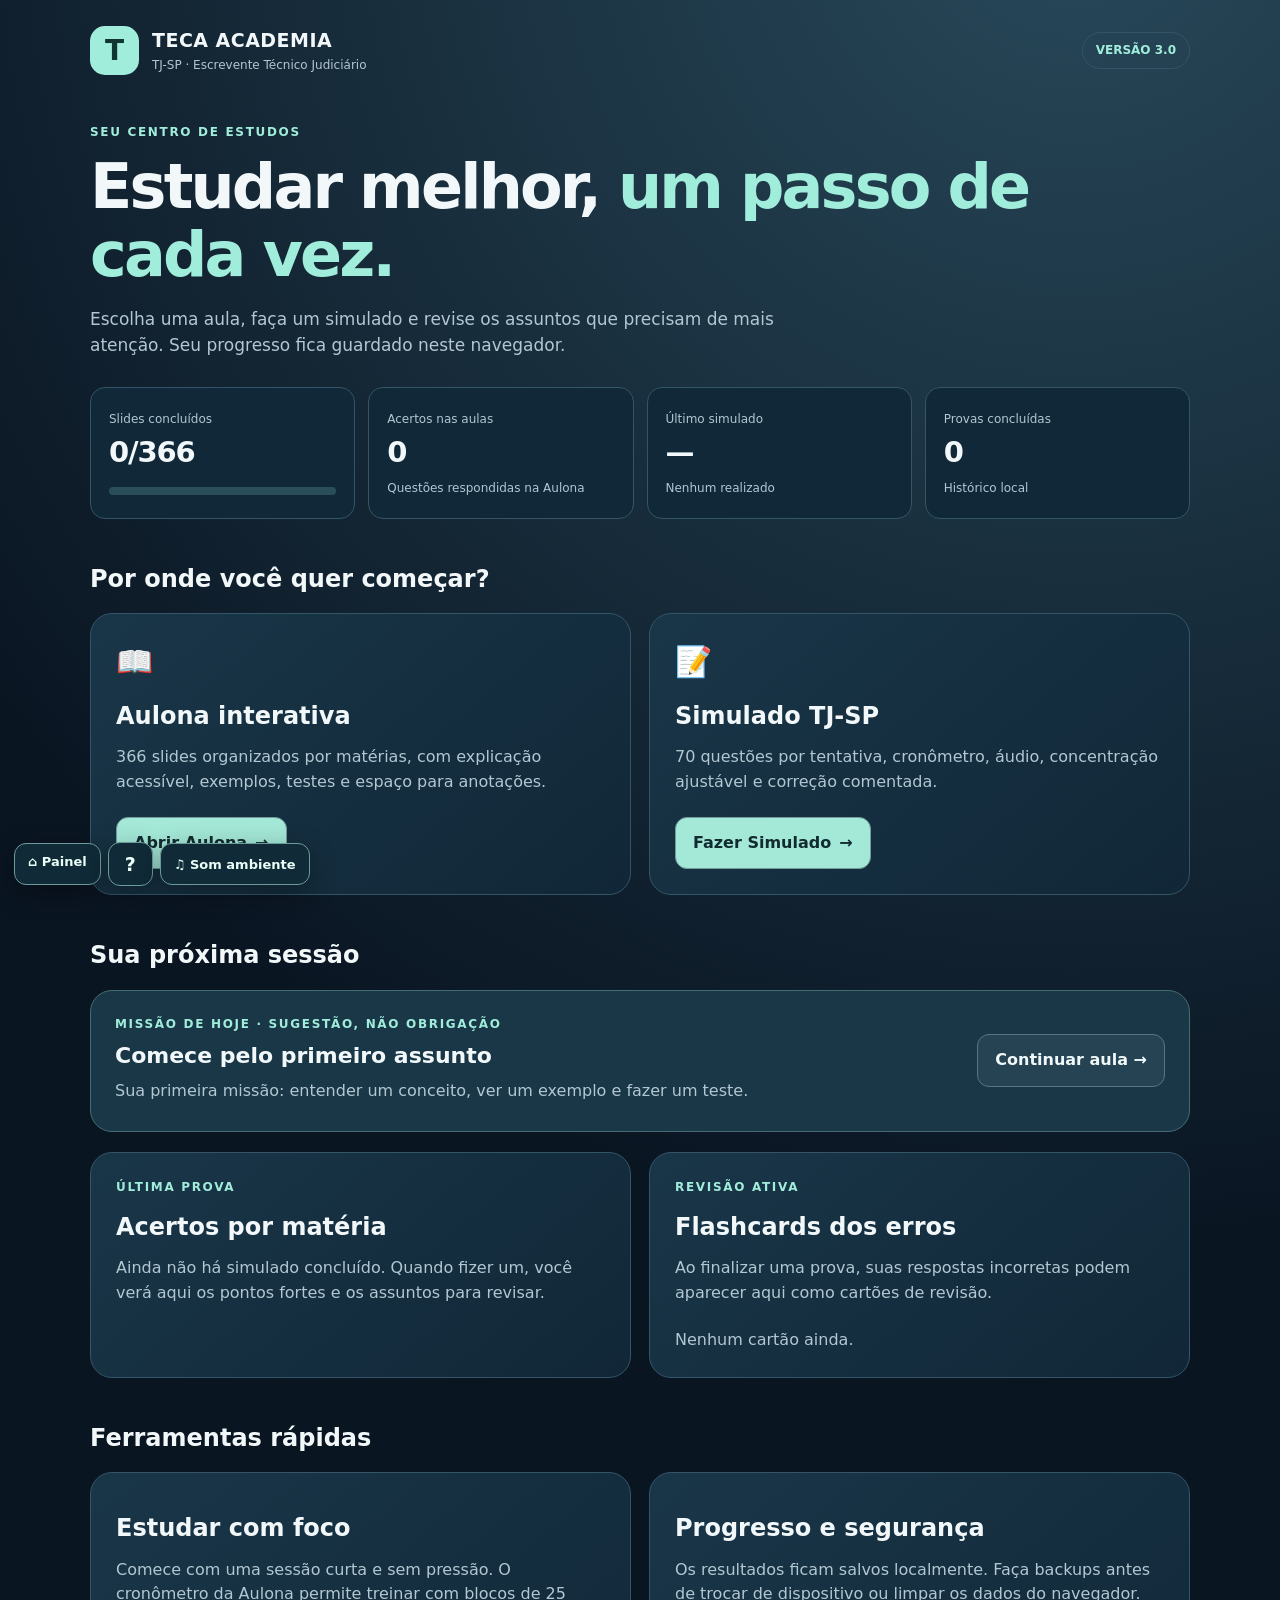
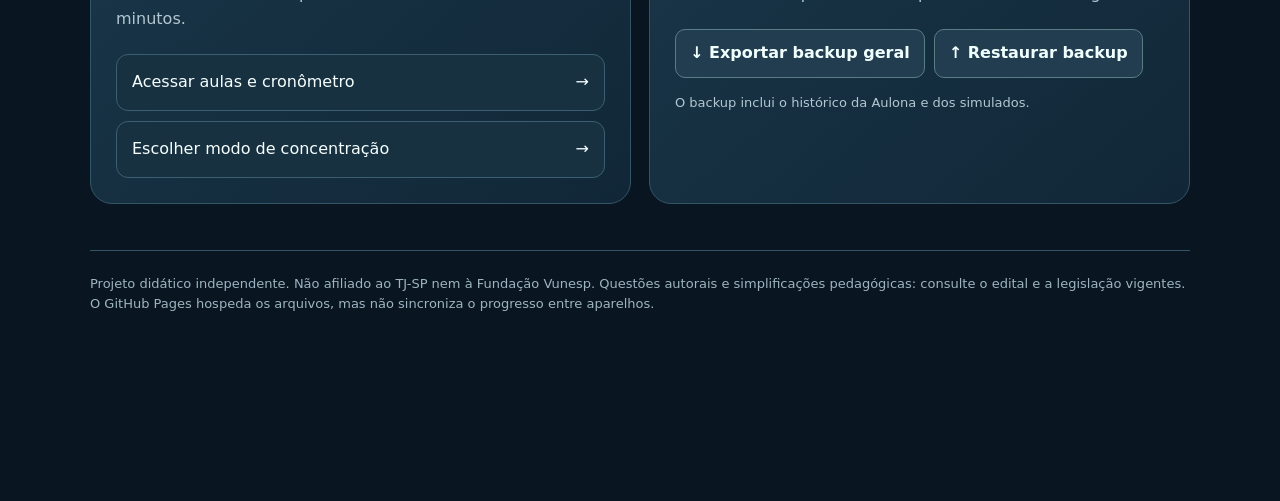
==== index.html @ 508b3191 "Add files via upload" ====
<!DOCTYPE html><html lang="pt-BR"><head><meta charset="utf-8"><meta name="viewport" content="width=device-width, initial-scale=1"><meta name="theme-color" content="#0b1725"><meta name="description" content="Teca Academia: aulas e simulado TJ-SP 2026 com progresso local, revisão e foco."><title>Teca Academia 3.0 · TJ-SP</title><link rel="stylesheet" href="shared.css"><style>
:root{color-scheme:dark;--bg:#0a1522;--panel:#142b3b;--line:#335567;--mint:#a1eddb;--text:#f2f8f9;--muted:#b2c7d2}*{box-sizing:border-box}body{margin:0;background:radial-gradient(circle at 84% -5%,#28495a 0,#0a1522 55%);color:var(--text);font:16px/1.55 Inter,system-ui,Segoe UI,Arial,sans-serif}.wrap{width:min(1100px,calc(100% - 32px));margin:auto;padding:26px 0 100px}button,input{font:inherit}button{cursor:pointer}.top{display:flex;align-items:center;justify-content:space-between;gap:14px;margin-bottom:48px}.logo{display:flex;gap:13px;align-items:center}.logomark{background:#a1eddb;color:#103532;display:grid;place-items:center;width:49px;height:49px;border-radius:15px;font-size:28px;font-weight:900}.small{font-size:12px;color:var(--muted)}.brand{font-size:19px;font-weight:850;letter-spacing:.025em}.topside{border:1px solid var(--line);border-radius:99px;padding:8px 13px;color:var(--mint);font-size:12px;font-weight:800}.eyebrow{color:var(--mint);font-size:12px;letter-spacing:.14em;text-transform:uppercase;font-weight:800}.hero h1{font-size:clamp(36px,5vw,62px);letter-spacing:-.045em;line-height:1.1;margin:11px 0}.hero p{max-width:690px;color:var(--muted);font-size:17px}.hero{margin:8px 0 28px}.hero em{font-style:normal;color:var(--mint)}.grid{display:grid;grid-template-columns:repeat(2,minmax(0,1fr));gap:18px}.box{background:linear-gradient(140deg,#193648,#112737);border:1px solid var(--line);border-radius:22px;padding:25px}.box h2{font-size:24px;margin:12px 0 10px}.box p{color:var(--muted);margin:0 0 22px}.box .symbol{font-size:30px;display:block}.btn{display:inline-flex;align-items:center;justify-content:center;gap:8px;border-radius:12px;padding:13px 17px;text-decoration:none;font-weight:800;border:1px solid #729d9c;background:#a4e8d7;color:#112b31}.btn.secondary{background:#264354;color:#eff9fa;border-color:#597585}.btn:hover,.mini:hover{filter:brightness(1.1)}.subtitle{font-size:24px;margin:42px 0 15px}.stats{display:grid;grid-template-columns:repeat(4,minmax(0,1fr));gap:13px}.stat{border:1px solid var(--line);border-radius:15px;padding:18px;background:#112839}.stat strong{display:block;font-size:29px;letter-spacing:-.04em}.stat small{font-size:12px;color:var(--muted)}.progress{margin-top:12px;height:8px;border-radius:30px;background:#294d59;overflow:hidden}.progress span{display:block;background:linear-gradient(90deg,#4ab99a,#a1eddb);height:100%;width:0}.recommend{background:#193747;border:1px solid #456d71;border-radius:22px;padding:24px;display:flex;align-items:center;justify-content:space-between;gap:20px;flex-wrap:wrap}.recommend h3{margin:6px 0;font-size:22px}.recommend p{margin:3px 0;color:var(--muted)}.list{display:grid;gap:10px}.mini{display:flex;justify-content:space-between;align-items:center;text-decoration:none;color:#f5ffff;background:#183141;padding:15px;border:1px solid #3b5f70;border-radius:12px;gap:8px}.muted{color:var(--muted)}.chartline{display:grid;grid-template-columns:140px 1fr 50px;gap:9px;align-items:center;margin:13px 0;font-size:14px}.chartline>div{background:#264758;border-radius:30px;height:9px;overflow:hidden}.chartline i{display:block;background:#a1eddb;height:100%;border-radius:30px}.toolbar{display:flex;gap:9px;flex-wrap:wrap}.toolbar button{padding:11px 14px;background:#233d50;border:1px solid #597d84;color:#effffe;border-radius:10px;font-weight:700}.hint{font-size:13px;color:var(--muted)}.flash{background:#0d2331;border:1px solid #3c6171;border-radius:16px;padding:18px;min-height:130px}.flash summary{cursor:pointer;color:#a1eddb;font-weight:800}.footer{margin-top:46px;border-top:1px solid var(--line);padding:23px 0;color:#9db5c0;font-size:13px}a{color:inherit}button:focus-visible,a:focus-visible{outline:3px solid #ddc18b;outline-offset:3px}@media(max-width:700px){.grid{grid-template-columns:1fr}.stats{grid-template-columns:repeat(2,minmax(0,1fr))}.top{margin-bottom:27px}.box{padding:19px}.chartline{grid-template-columns:100px 1fr 45px}}@media(max-width:370px){.stats{grid-template-columns:1fr}}
</style></head><body data-teca-audio="true"><main class="wrap"><header class="top"><div class="logo"><span class="logomark">T</span><div><div class="brand">TECA ACADEMIA</div><div class="small">TJ-SP · Escrevente Técnico Judiciário</div></div></div><div class="topside">VERSÃO 3.0</div></header>
<section class="hero"><div class="eyebrow">Seu centro de estudos</div><h1>Estudar melhor, <em>um passo de cada vez.</em></h1><p>Escolha uma aula, faça um simulado e revise os assuntos que precisam de mais atenção. Seu progresso fica guardado neste navegador.</p></section>
<section class="stats" aria-label="Resumo do seu desempenho"><div class="stat"><small>Slides concluídos</small><strong id="done">0/366</strong><div class="progress"><span id="doneBar"></span></div></div><div class="stat"><small>Acertos nas aulas</small><strong id="quizzes">—</strong><small>Questões respondidas na Aulona</small></div><div class="stat"><small>Último simulado</small><strong id="score">—</strong><small id="scoreDate">Nenhum realizado</small></div><div class="stat"><small>Provas concluídas</small><strong id="exams">0</strong><small>Histórico local</small></div></section>
<h2 class="subtitle">Por onde você quer começar?</h2><section class="grid" aria-label="Escolha a ferramenta"><article class="box"><span class="symbol" aria-hidden="true">📖</span><h2>Aulona interativa</h2><p>366 slides organizados por matérias, com explicação acessível, exemplos, testes e espaço para anotações.</p><a class="btn" href="aulona.html">Abrir Aulona <span aria-hidden="true">→</span></a></article><article class="box"><span class="symbol" aria-hidden="true">📝</span><h2>Simulado TJ-SP</h2><p>70 questões por tentativa, cronômetro, áudio, concentração ajustável e correção comentada.</p><a class="btn" href="simulado.html">Fazer Simulado <span aria-hidden="true">→</span></a></article></section>
<h2 class="subtitle">Sua próxima sessão</h2><section class="recommend"><div><div class="eyebrow">Missão de hoje · sugestão, não obrigação</div><h3 id="nextTitle">Avance no seu ritmo</h3><p id="nextText">Estude um tema, resolva a questão e revise uma dificuldade.</p></div><a id="nextLink" class="btn secondary" href="aulona.html">Continuar aula →</a></section>
<section class="grid" style="margin-top:20px"><div class="box"><div class="eyebrow">Última prova</div><h2>Acertos por matéria</h2><div id="chart"><p>Ainda não há simulado concluído. Quando fizer um, você verá aqui os pontos fortes e os assuntos para revisar.</p></div></div><div class="box"><div class="eyebrow">Revisão ativa</div><h2>Flashcards dos erros</h2><p>Ao finalizar uma prova, suas respostas incorretas podem aparecer aqui como cartões de revisão.</p><div id="flashcards" class="list"><span class="muted">Nenhum cartão ainda.</span></div></div></section>
<h2 class="subtitle">Ferramentas rápidas</h2><section class="grid"><div class="box"><h2>Estudar com foco</h2><p>Comece com uma sessão curta e sem pressão. O cronômetro da Aulona permite treinar com blocos de 25 minutos.</p><div class="list"><a class="mini" href="aulona.html">Acessar aulas e cronômetro <span>→</span></a><a class="mini" href="simulado.html">Escolher modo de concentração <span>→</span></a></div></div><div class="box"><h2>Progresso e segurança</h2><p>Os resultados ficam salvos localmente. Faça backups antes de trocar de dispositivo ou limpar os dados do navegador.</p><div class="toolbar"><button id="backup" type="button">↓ Exportar backup geral</button><button id="restoreBtn" type="button">↑ Restaurar backup</button><input id="restore" type="file" accept=".json,application/json" hidden></div><p class="hint" id="backupMessage" role="status" style="margin-top:15px">O backup inclui o histórico da Aulona e dos simulados.</p></div></section>
<footer class="footer">Projeto didático independente. Não afiliado ao TJ-SP nem à Fundação Vunesp. Questões autorais e simplificações pedagógicas: consulte o edital e a legislação vigentes. O GitHub Pages hospeda os arquivos, mas não sincroniza o progresso entre aparelhos.</footer></main>
<script>
(function(){'use strict';const $=id=>document.getElementById(id);const aulaKey='teca_tjsp_mega_2026_v2',examKey='tjsp_sim_2026_history_v1',recentKey='tjsp_recent_question_ids_v3',audioKey='tjsp_audio_settings_v2';function parse(key,fallback){try{let v=JSON.parse(localStorage.getItem(key)||'null');return v??fallback}catch(e){return fallback}}
const state=parse(aulaKey,{}),read=state.read||{},ans=state.ans||{},exams=parse(examKey,[]),history=Array.isArray(exams)?exams:[];
const completed=Object.values(read).filter(Boolean).length;const totalAnswers=Object.keys(ans).length;
$('done').textContent=completed+'/366';$('doneBar').style.width=Math.min(100,completed/366*100)+'%';$('quizzes').textContent=totalAnswers;$('exams').textContent=history.length;
let latest=history[history.length-1];if(latest){$('score').textContent=Math.round(latest.score/70*100)+'%';$('scoreDate').textContent=new Date(latest.date).toLocaleDateString('pt-BR')}
$('nextTitle').textContent=completed?'Continue sua sequência':'Comece pelo primeiro assunto';$('nextText').textContent=completed?'Você já concluiu '+completed+' slides. Que tal mais um tema com um teste?':'Sua primeira missão: entender um conceito, ver um exemplo e fazer um teste.';
if(latest){const q=latest.questions||[];const answers=latest.answers||[];let by={};q.forEach((x,i)=>{if(!by[x.cat])by[x.cat]=[0,0];by[x.cat][1]++;if(answers[i]===x.answer)by[x.cat][0]++});const chart=$('chart');chart.innerHTML='';Object.entries(by).forEach(([cat,[n,total]])=>{let div=document.createElement('div');div.className='chartline';let label=document.createElement('span');label.textContent=cat;let track=document.createElement('div');let bar=document.createElement('i');bar.style.width=(n/total*100)+'%';track.appendChild(bar);let number=document.createElement('strong');number.textContent=n+'/'+total;div.append(label,track,number);chart.appendChild(div)});
let cards=q.map((v,i)=>({q:v,i})).filter(({q,i})=>answers[i]!==q.answer).slice(0,7);let container=$('flashcards');container.textContent='';if(!cards.length)container.textContent='Nenhum erro na última prova. Parabéns!';for(let item of cards){let d=document.createElement('details');d.className='flash';let h=document.createElement('summary');h.textContent=item.q.cat+': '+item.q.stem;let p=document.createElement('p');p.textContent=item.q.options['ABCD'.indexOf(item.q.answer)]+' — '+item.q.explanation;d.append(h,p);container.appendChild(d)}
}
window.tecaContextHelp=()=>({title:'Ajuda · Painel inicial',body:'<p><strong>Aulona:</strong> 366 slides, com conceitos, exemplos, questões e anotações. <strong>Simulado:</strong> prova com 70 questões e correção ao final.</p><p>As estatísticas mostram somente os dados salvos neste navegador. O painel de revisão apresenta erros do último simulado finalizado. Nos cartões, clique no título para revelar a resposta.</p><p><strong>Missão do dia:</strong> sugestão de ritmo, sem cobrança ou sequência obrigatória.</p><p>O backup geral gera um arquivo JSON com seu progresso. Guarde-o com cuidado; quem tiver esse arquivo poderá consultar seu histórico de estudos.</p>'});
function getBackup(){const keys=[aulaKey,examKey,recentKey,audioKey,'teca_focus_mode'];let data={format:'teca-academia-v3',exportedAt:new Date().toISOString(),values:{}};keys.forEach(k=>{let v=localStorage.getItem(k);if(v!==null)data.values[k]=v});return data}
$('backup').onclick=()=>{let blob=new Blob([JSON.stringify(getBackup(),null,2)],{type:'application/json'});let u=URL.createObjectURL(blob);let a=document.createElement('a');a.href=u;a.download='backup_teca_academia.json';a.click();setTimeout(()=>URL.revokeObjectURL(u),1000);$('backupMessage').textContent='Backup gerado. Guarde o arquivo em um lugar seguro.'};
$('restoreBtn').onclick=()=>$('restore').click();$('restore').onchange=async e=>{let file=e.target.files[0];if(!file)return;try{let data=JSON.parse(await file.text());let keys=[aulaKey,examKey,recentKey,audioKey,'teca_focus_mode'];if(data.format!=='teca-academia-v3'||!data.values||typeof data.values!=='object')throw Error('Formato desconhecido');if(!confirm('Restaurar substitui o progresso atual neste navegador. Continuar?'))return;for(let k of keys){if(typeof data.values[k]==='string')localStorage.setItem(k,data.values[k]);}location.reload()}catch(err){$('backupMessage').textContent='Não foi possível restaurar: arquivo de backup inválido.'}};
})();
</script><script src="shared.js"></script></body></html>
---- shared.css ----
:root{--teca-accent:#9ee3d2}body{scroll-behavior:smooth}
.teca-global{position:fixed;left:14px;bottom:14px;display:flex;gap:7px;z-index:120;align-items:center;flex-wrap:wrap;max-width:calc(100vw - 28px)}
.teca-global a,.teca-global button{color:#eafff8!important;background:#102a37!important;border:1px solid #6c9b9b!important;text-decoration:none!important;border-radius:12px!important;padding:10px 13px!important;box-shadow:0 8px 28px #0005;font:650 13px system-ui,sans-serif!important;cursor:pointer!important;min-height:42px}
.teca-global button.teca-question{font-size:19px!important;min-width:45px}
.teca-overlay{display:none;position:fixed;inset:0;z-index:900;background:#04131ccc;padding:14px;place-items:center;overflow-y:auto}
.teca-overlay.open{display:grid}
.teca-modal{position:relative;background:#102836;color:#edf7f5;border:1px solid #547b84;border-radius:20px;max-width:620px;width:100%;max-height:90vh;overflow-y:auto;padding:clamp(18px,3vw,30px);box-shadow:0 30px 100px #0008;font:16px/1.65 system-ui,sans-serif}
.teca-modal h2,.teca-modal h3{color:#adf1df!important;margin:0 0 10px}.teca-modal p{margin:10px 0;color:#d7e8ed}.teca-modal ul{padding-left:22px}.teca-modal li{margin:7px 0}.teca-modal button{border-radius:10px;padding:9px 13px;border:1px solid #65858b;background:#214151;color:white;font-weight:bold;cursor:pointer}.teca-modal .close{float:right}
.teca-lessonlink{display:inline-flex;align-items:center;margin-top:12px;border-radius:9px;background:#e2f5ef;color:#103c35!important;padding:9px 12px;text-decoration:none;font-weight:700}
.teca-mini-banner{font:14px/1.5 system-ui,sans-serif;border-radius:12px;background:#163748;color:#e8f6f5;padding:13px 16px;margin:14px 0;border:1px solid #55777b}
body{padding-bottom:64px}
@media(max-width:550px){.teca-global{left:8px;bottom:8px;gap:5px}.teca-global a,.teca-global button{padding:8px 10px!important;font-size:12px!important}}
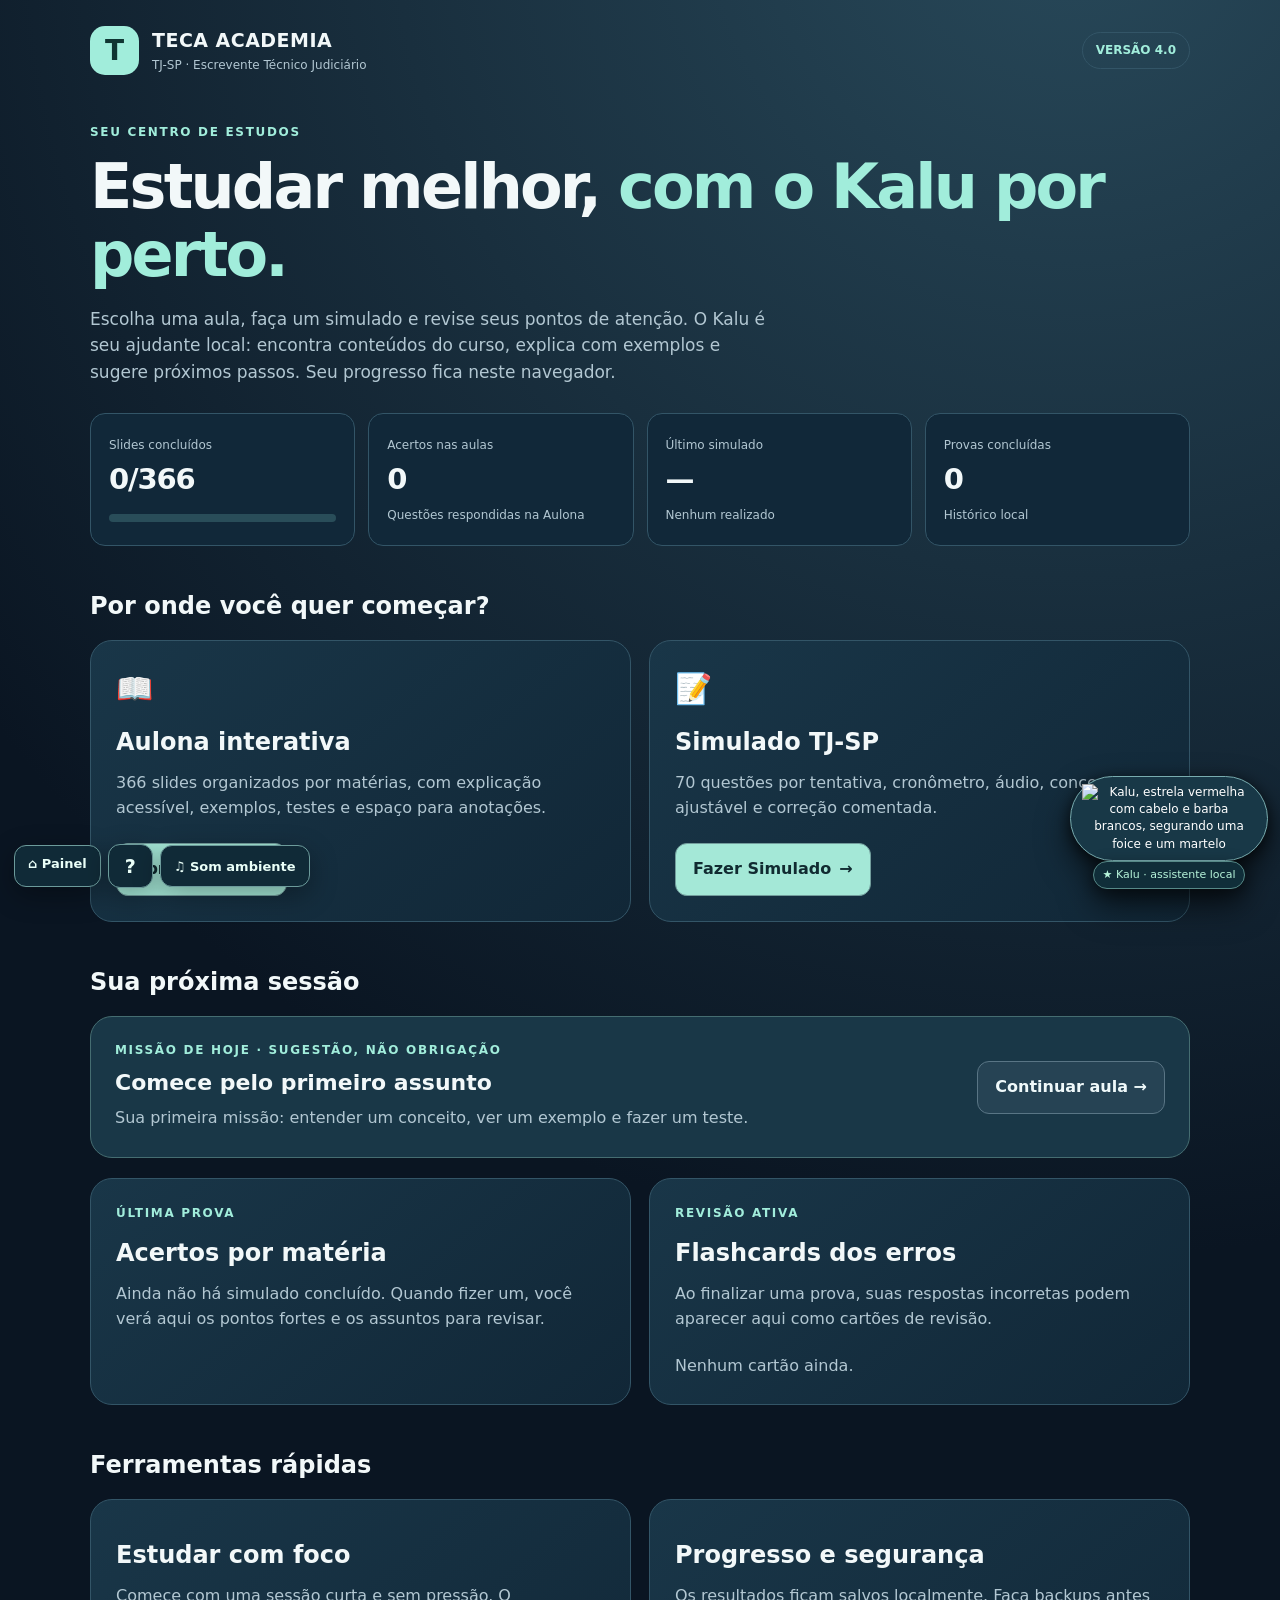
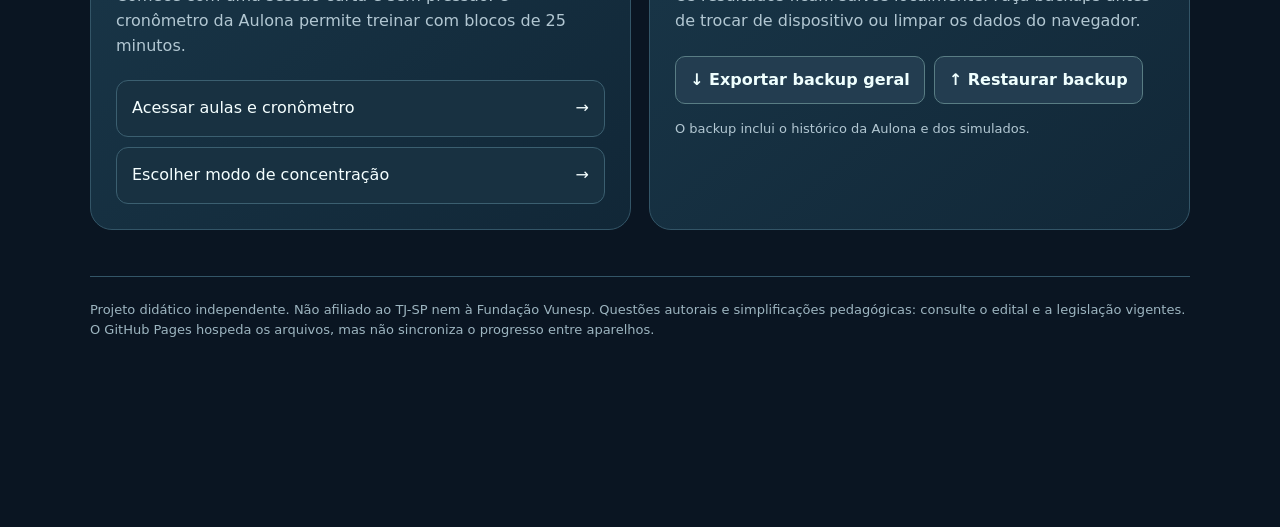
==== commit ebed7b45: "Add files via upload" ====
--- a/index.html
+++ b/index.html
@@ -1,7 +1,7 @@
-<!DOCTYPE html><html lang="pt-BR"><head><meta charset="utf-8"><meta name="viewport" content="width=device-width, initial-scale=1"><meta name="theme-color" content="#0b1725"><meta name="description" content="Teca Academia: aulas e simulado TJ-SP 2026 com progresso local, revisão e foco."><title>Teca Academia 3.0 · TJ-SP</title><link rel="stylesheet" href="shared.css"><style>
+<!DOCTYPE html><html lang="pt-BR"><head><meta charset="utf-8"><meta name="viewport" content="width=device-width, initial-scale=1"><meta name="theme-color" content="#0b1725"><meta name="description" content="Teca Academia: aulas e simulado TJ-SP 2026 com progresso local, revisão e foco."><title>Teca Academia 4.0 · TJ-SP</title><link rel="stylesheet" href="shared.css"><link rel="stylesheet" href="kalu.css"><style>
 :root{color-scheme:dark;--bg:#0a1522;--panel:#142b3b;--line:#335567;--mint:#a1eddb;--text:#f2f8f9;--muted:#b2c7d2}*{box-sizing:border-box}body{margin:0;background:radial-gradient(circle at 84% -5%,#28495a 0,#0a1522 55%);color:var(--text);font:16px/1.55 Inter,system-ui,Segoe UI,Arial,sans-serif}.wrap{width:min(1100px,calc(100% - 32px));margin:auto;padding:26px 0 100px}button,input{font:inherit}button{cursor:pointer}.top{display:flex;align-items:center;justify-content:space-between;gap:14px;margin-bottom:48px}.logo{display:flex;gap:13px;align-items:center}.logomark{background:#a1eddb;color:#103532;display:grid;place-items:center;width:49px;height:49px;border-radius:15px;font-size:28px;font-weight:900}.small{font-size:12px;color:var(--muted)}.brand{font-size:19px;font-weight:850;letter-spacing:.025em}.topside{border:1px solid var(--line);border-radius:99px;padding:8px 13px;color:var(--mint);font-size:12px;font-weight:800}.eyebrow{color:var(--mint);font-size:12px;letter-spacing:.14em;text-transform:uppercase;font-weight:800}.hero h1{font-size:clamp(36px,5vw,62px);letter-spacing:-.045em;line-height:1.1;margin:11px 0}.hero p{max-width:690px;color:var(--muted);font-size:17px}.hero{margin:8px 0 28px}.hero em{font-style:normal;color:var(--mint)}.grid{display:grid;grid-template-columns:repeat(2,minmax(0,1fr));gap:18px}.box{background:linear-gradient(140deg,#193648,#112737);border:1px solid var(--line);border-radius:22px;padding:25px}.box h2{font-size:24px;margin:12px 0 10px}.box p{color:var(--muted);margin:0 0 22px}.box .symbol{font-size:30px;display:block}.btn{display:inline-flex;align-items:center;justify-content:center;gap:8px;border-radius:12px;padding:13px 17px;text-decoration:none;font-weight:800;border:1px solid #729d9c;background:#a4e8d7;color:#112b31}.btn.secondary{background:#264354;color:#eff9fa;border-color:#597585}.btn:hover,.mini:hover{filter:brightness(1.1)}.subtitle{font-size:24px;margin:42px 0 15px}.stats{display:grid;grid-template-columns:repeat(4,minmax(0,1fr));gap:13px}.stat{border:1px solid var(--line);border-radius:15px;padding:18px;background:#112839}.stat strong{display:block;font-size:29px;letter-spacing:-.04em}.stat small{font-size:12px;color:var(--muted)}.progress{margin-top:12px;height:8px;border-radius:30px;background:#294d59;overflow:hidden}.progress span{display:block;background:linear-gradient(90deg,#4ab99a,#a1eddb);height:100%;width:0}.recommend{background:#193747;border:1px solid #456d71;border-radius:22px;padding:24px;display:flex;align-items:center;justify-content:space-between;gap:20px;flex-wrap:wrap}.recommend h3{margin:6px 0;font-size:22px}.recommend p{margin:3px 0;color:var(--muted)}.list{display:grid;gap:10px}.mini{display:flex;justify-content:space-between;align-items:center;text-decoration:none;color:#f5ffff;background:#183141;padding:15px;border:1px solid #3b5f70;border-radius:12px;gap:8px}.muted{color:var(--muted)}.chartline{display:grid;grid-template-columns:140px 1fr 50px;gap:9px;align-items:center;margin:13px 0;font-size:14px}.chartline>div{background:#264758;border-radius:30px;height:9px;overflow:hidden}.chartline i{display:block;background:#a1eddb;height:100%;border-radius:30px}.toolbar{display:flex;gap:9px;flex-wrap:wrap}.toolbar button{padding:11px 14px;background:#233d50;border:1px solid #597d84;color:#effffe;border-radius:10px;font-weight:700}.hint{font-size:13px;color:var(--muted)}.flash{background:#0d2331;border:1px solid #3c6171;border-radius:16px;padding:18px;min-height:130px}.flash summary{cursor:pointer;color:#a1eddb;font-weight:800}.footer{margin-top:46px;border-top:1px solid var(--line);padding:23px 0;color:#9db5c0;font-size:13px}a{color:inherit}button:focus-visible,a:focus-visible{outline:3px solid #ddc18b;outline-offset:3px}@media(max-width:700px){.grid{grid-template-columns:1fr}.stats{grid-template-columns:repeat(2,minmax(0,1fr))}.top{margin-bottom:27px}.box{padding:19px}.chartline{grid-template-columns:100px 1fr 45px}}@media(max-width:370px){.stats{grid-template-columns:1fr}}
-</style></head><body data-teca-audio="true"><main class="wrap"><header class="top"><div class="logo"><span class="logomark">T</span><div><div class="brand">TECA ACADEMIA</div><div class="small">TJ-SP · Escrevente Técnico Judiciário</div></div></div><div class="topside">VERSÃO 3.0</div></header>
-<section class="hero"><div class="eyebrow">Seu centro de estudos</div><h1>Estudar melhor, <em>um passo de cada vez.</em></h1><p>Escolha uma aula, faça um simulado e revise os assuntos que precisam de mais atenção. Seu progresso fica guardado neste navegador.</p></section>
+</style></head><body data-teca-audio="true"><main class="wrap"><header class="top"><div class="logo"><span class="logomark">T</span><div><div class="brand">TECA ACADEMIA</div><div class="small">TJ-SP · Escrevente Técnico Judiciário</div></div></div><div class="topside">VERSÃO 4.0</div></header>
+<section class="hero"><div class="eyebrow">Seu centro de estudos</div><h1>Estudar melhor, <em>com o Kalu por perto.</em></h1><p>Escolha uma aula, faça um simulado e revise seus pontos de atenção. O Kalu é seu ajudante local: encontra conteúdos do curso, explica com exemplos e sugere próximos passos. Seu progresso fica neste navegador.</p></section>
 <section class="stats" aria-label="Resumo do seu desempenho"><div class="stat"><small>Slides concluídos</small><strong id="done">0/366</strong><div class="progress"><span id="doneBar"></span></div></div><div class="stat"><small>Acertos nas aulas</small><strong id="quizzes">—</strong><small>Questões respondidas na Aulona</small></div><div class="stat"><small>Último simulado</small><strong id="score">—</strong><small id="scoreDate">Nenhum realizado</small></div><div class="stat"><small>Provas concluídas</small><strong id="exams">0</strong><small>Histórico local</small></div></section>
 <h2 class="subtitle">Por onde você quer começar?</h2><section class="grid" aria-label="Escolha a ferramenta"><article class="box"><span class="symbol" aria-hidden="true">📖</span><h2>Aulona interativa</h2><p>366 slides organizados por matérias, com explicação acessível, exemplos, testes e espaço para anotações.</p><a class="btn" href="aulona.html">Abrir Aulona <span aria-hidden="true">→</span></a></article><article class="box"><span class="symbol" aria-hidden="true">📝</span><h2>Simulado TJ-SP</h2><p>70 questões por tentativa, cronômetro, áudio, concentração ajustável e correção comentada.</p><a class="btn" href="simulado.html">Fazer Simulado <span aria-hidden="true">→</span></a></article></section>
 <h2 class="subtitle">Sua próxima sessão</h2><section class="recommend"><div><div class="eyebrow">Missão de hoje · sugestão, não obrigação</div><h3 id="nextTitle">Avance no seu ritmo</h3><p id="nextText">Estude um tema, resolva a questão e revise uma dificuldade.</p></div><a id="nextLink" class="btn secondary" href="aulona.html">Continuar aula →</a></section>
@@ -19,8 +19,8 @@
 let cards=q.map((v,i)=>({q:v,i})).filter(({q,i})=>answers[i]!==q.answer).slice(0,7);let container=$('flashcards');container.textContent='';if(!cards.length)container.textContent='Nenhum erro na última prova. Parabéns!';for(let item of cards){let d=document.createElement('details');d.className='flash';let h=document.createElement('summary');h.textContent=item.q.cat+': '+item.q.stem;let p=document.createElement('p');p.textContent=item.q.options['ABCD'.indexOf(item.q.answer)]+' — '+item.q.explanation;d.append(h,p);container.appendChild(d)}
 }
 window.tecaContextHelp=()=>({title:'Ajuda · Painel inicial',body:'<p><strong>Aulona:</strong> 366 slides, com conceitos, exemplos, questões e anotações. <strong>Simulado:</strong> prova com 70 questões e correção ao final.</p><p>As estatísticas mostram somente os dados salvos neste navegador. O painel de revisão apresenta erros do último simulado finalizado. Nos cartões, clique no título para revelar a resposta.</p><p><strong>Missão do dia:</strong> sugestão de ritmo, sem cobrança ou sequência obrigatória.</p><p>O backup geral gera um arquivo JSON com seu progresso. Guarde-o com cuidado; quem tiver esse arquivo poderá consultar seu histórico de estudos.</p>'});
-function getBackup(){const keys=[aulaKey,examKey,recentKey,audioKey,'teca_focus_mode'];let data={format:'teca-academia-v3',exportedAt:new Date().toISOString(),values:{}};keys.forEach(k=>{let v=localStorage.getItem(k);if(v!==null)data.values[k]=v});return data}
+function getBackup(){const keys=[aulaKey,examKey,recentKey,audioKey,'teca_focus_mode','kalu_settings_v4'];let data={format:'teca-academia-v3',exportedAt:new Date().toISOString(),values:{}};keys.forEach(k=>{let v=localStorage.getItem(k);if(v!==null)data.values[k]=v});return data}
 $('backup').onclick=()=>{let blob=new Blob([JSON.stringify(getBackup(),null,2)],{type:'application/json'});let u=URL.createObjectURL(blob);let a=document.createElement('a');a.href=u;a.download='backup_teca_academia.json';a.click();setTimeout(()=>URL.revokeObjectURL(u),1000);$('backupMessage').textContent='Backup gerado. Guarde o arquivo em um lugar seguro.'};
-$('restoreBtn').onclick=()=>$('restore').click();$('restore').onchange=async e=>{let file=e.target.files[0];if(!file)return;try{let data=JSON.parse(await file.text());let keys=[aulaKey,examKey,recentKey,audioKey,'teca_focus_mode'];if(data.format!=='teca-academia-v3'||!data.values||typeof data.values!=='object')throw Error('Formato desconhecido');if(!confirm('Restaurar substitui o progresso atual neste navegador. Continuar?'))return;for(let k of keys){if(typeof data.values[k]==='string')localStorage.setItem(k,data.values[k]);}location.reload()}catch(err){$('backupMessage').textContent='Não foi possível restaurar: arquivo de backup inválido.'}};
+$('restoreBtn').onclick=()=>$('restore').click();$('restore').onchange=async e=>{let file=e.target.files[0];if(!file)return;try{let data=JSON.parse(await file.text());let keys=[aulaKey,examKey,recentKey,audioKey,'teca_focus_mode','kalu_settings_v4'];if(data.format!=='teca-academia-v3'||!data.values||typeof data.values!=='object')throw Error('Formato desconhecido');if(!confirm('Restaurar substitui o progresso atual neste navegador. Continuar?'))return;for(let k of keys){if(typeof data.values[k]==='string')localStorage.setItem(k,data.values[k]);}location.reload()}catch(err){$('backupMessage').textContent='Não foi possível restaurar: arquivo de backup inválido.'}};
 })();
-</script><script src="shared.js"></script></body></html>+</script><script src="kalu-knowledge.js"></script><script src="shared.js"></script><script defer src="kalu.js"></script></body></html>
--- a/kalu.css
+++ b/kalu.css
@@ -0,0 +1,11 @@
+/* Kalu 4.0 — assistente local, não generativo */
+#kalu-root{--kl-bg:#112534;--kl-panel:#173746;--kl-line:#4d7680;--kl-text:#f4fafa;--kl-mint:#a1eddb;position:fixed;right:12px;bottom:11px;z-index:160;font:14px/1.45 system-ui,-apple-system,Segoe UI,sans-serif;color:var(--kl-text);pointer-events:none;max-width:calc(100vw - 20px)}
+#kalu-root *{box-sizing:border-box}#kalu-root button,#kalu-root input{font:inherit}#kalu-root button{cursor:pointer}#kalu-root :focus-visible{outline:3px solid #ffca7b;outline-offset:2px}
+.kalu-stage{display:flex;flex-direction:row-reverse;align-items:flex-end;gap:4px;pointer-events:none}.kalu-character{display:flex;flex-direction:column;align-items:center;justify-content:flex-end;pointer-events:auto;flex-shrink:0;width:198px;filter:drop-shadow(0 14px 15px #0009);transition:width .24s ease,transform .25s ease}.kalu-character img{display:block;width:100%;height:auto;max-height:230px;object-fit:contain;user-select:none;pointer-events:none}.kalu-character:hover{transform:translateY(-4px)}.kalu-character button{background:#183847!important;border:1px solid #78acaf!important;color:white!important;border-radius:999px!important;font-size:12px!important;padding:7px 11px!important;box-shadow:0 3px 14px #0009!important;min-height:34px}.kalu-status{display:flex;align-items:center;gap:6px;background:#102e39;border:1px solid #568987;border-radius:999px;padding:5px 9px;font-size:11px;color:#b7f5db;max-width:190px;overflow:hidden;text-overflow:ellipsis;white-space:nowrap;box-shadow:0 4px 16px #0006}
+.kalu-bubble{pointer-events:auto;width:min(356px,calc(100vw - 225px));background:linear-gradient(145deg,#1b3c4b,#0c2330);border:1px solid #698e91;box-shadow:0 18px 52px #0009;border-radius:20px;padding:14px;max-height:min(68vh,560px);overflow:auto;color:#fff}.kalu-bubble[hidden],.kalu-toast[hidden],.kalu-actions[hidden]{display:none!important}.kalu-head{display:flex;justify-content:space-between;align-items:center;gap:8px;margin-bottom:11px}.kalu-head strong{font-size:16px;letter-spacing:.015em}.kalu-head small{color:#afdbd2;font-size:11px}.kalu-controls{display:flex;gap:5px;flex-wrap:wrap}.kalu-controls button{border:1px solid #64838a;background:#234755;color:#f4ffff;border-radius:9px;padding:6px 8px;min-width:30px;font-size:12px}.kalu-text{background:#254955;border:1px solid #426976;border-radius:13px;padding:11px 12px;line-height:1.6;white-space:pre-line;overflow-wrap:anywhere;max-height:210px;overflow-y:auto}.kalu-meta{color:#b8d6da;font-size:11px;margin-top:6px;line-height:1.45}.kalu-actions{display:flex;gap:6px;flex-wrap:wrap;margin:10px 0}.kalu-actions button,.kalu-settings button{border:1px solid #7baaa8!important;background:#315a61!important;color:#f2fcf9!important;border-radius:10px!important;padding:7px 9px!important;font-size:12px!important;line-height:1.3}.kalu-actions a{border:1px solid #a1eddb;background:#9ee9d6;color:#102a31!important;border-radius:10px;text-decoration:none;padding:8px 10px;font-size:12px;font-weight:750}.kalu-inputrow{display:flex;gap:6px;margin-top:9px}.kalu-inputrow input{width:100%;min-width:0;flex:1;border:1px solid #719399;border-radius:10px;background:#071b26;color:white;padding:9px 10px;font-size:13px}.kalu-inputrow button{border:0;background:#a2e9d7;color:#10322d;border-radius:10px;font-weight:750;padding:8px 10px;min-width:50px}.kalu-settings{display:grid;gap:8px;margin-top:9px;padding:11px;background:#0e2a36;border:1px solid #496e79;border-radius:12px}.kalu-settings label{display:flex;align-items:center;gap:7px;cursor:pointer;font-size:13px}.kalu-settings input{accent-color:#9ee3d2}.kalu-settings select{background:#0e2531;color:white;padding:5px;border-radius:7px;border:1px solid #66868d}.kalu-toast{pointer-events:auto;max-width:min(330px,calc(100vw - 225px));background:#183b47;border:1px solid #7bb9a6;color:white;border-radius:16px;padding:10px 12px;box-shadow:0 8px 28px #000a;margin-bottom:8px;line-height:1.4}.kalu-toast button{color:#b2f3dc;background:none;border:0;text-decoration:underline;padding:0 0 0 8px}.kalu-min .kalu-character{width:100px}.kalu-min .kalu-bubble{display:none}.kalu-min .kalu-status{font-size:10px}.kalu-rest .kalu-character{width:74px;opacity:.88}.kalu-rest .kalu-character img{max-height:90px}.kalu-rest .kalu-bubble,.kalu-rest .kalu-toast{display:none!important}.kalu-rest .kalu-status{display:none}.kalu-rest .kalu-character button{font-size:11px!important;padding:5px 7px!important}.kalu-rest{z-index:90!important}.kalu-hidden{display:none!important}
+body:has(#kalu-root:not(.kalu-rest)) .teca-global{right:auto;bottom:12px;max-width:calc(100vw - 210px)}
+@media(max-width:760px){#kalu-root{right:3px;bottom:7px}.kalu-character{width:115px}.kalu-character img{max-height:148px}.kalu-bubble{width:min(310px,calc(100vw - 122px));max-height:64vh;font-size:13px}.kalu-toast{max-width:calc(100vw - 125px)}.kalu-min .kalu-character{width:68px}.kalu-rest .kalu-character{width:52px}.kalu-controls button{padding:5px}.kalu-bubble{padding:10px}body:has(#kalu-root:not(.kalu-rest)) .teca-global{max-width:calc(100vw - 87px);bottom:9px}}
+@media(max-width:450px){#kalu-root{bottom:61px}.kalu-character{width:100px}.kalu-bubble{width:calc(100vw - 110px);max-height:58vh}.kalu-toast{max-width:calc(100vw - 116px)}.kalu-rest{bottom:63px!important}body:has(#kalu-root:not(.kalu-rest)) .teca-global{max-width:calc(100vw - 10px)}}
+@media(prefers-reduced-motion:reduce){.kalu-character{transition:none}.kalu-character:hover{transform:none}}
+
+#kalu-root [hidden],#kalu-return[hidden]{display:none!important}
